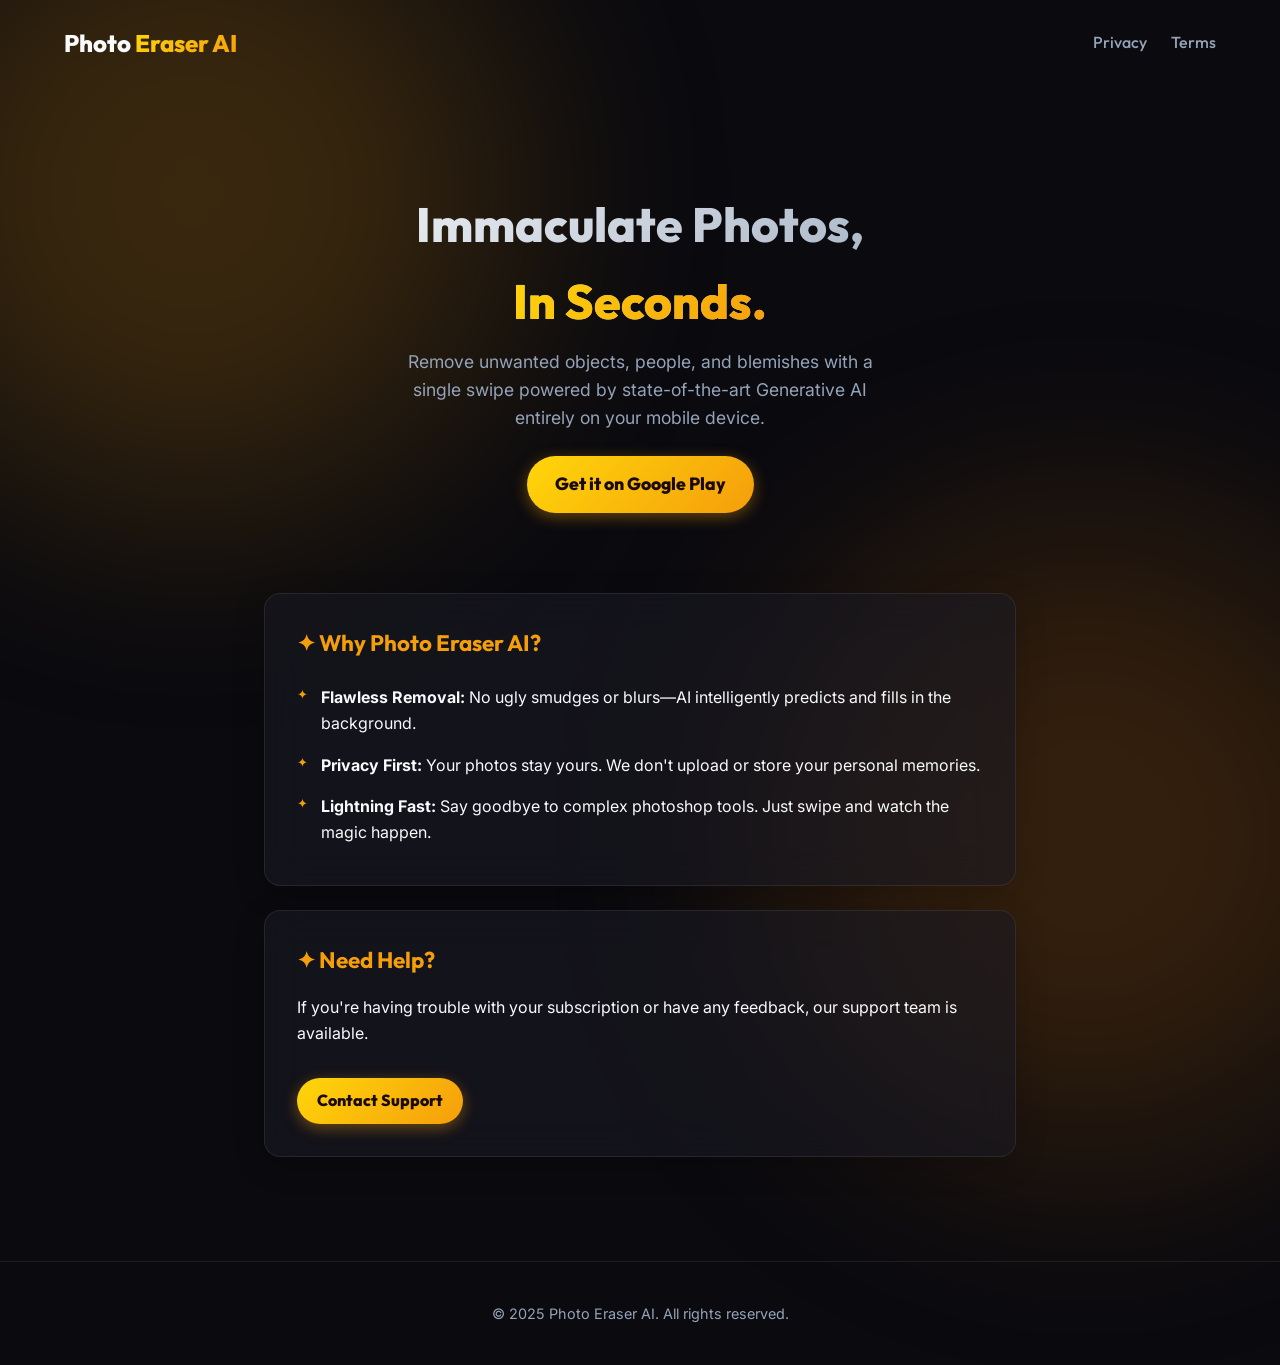
==== website/index.html @ fb645e9b "feat: implement AI-powered object erasure service and launch companion landing page with legal docum" ====
<!DOCTYPE html>
<html lang="en">
<head>
    <meta charset="UTF-8">
    <meta name="viewport" content="width=device-width, initial-scale=1.0">
    <title>Photo Eraser AI - Remove Objects Like Magic</title>
    <meta name="description" content="The ultimate AI-powered app to remove unwanted objects, blemishes, and people from your photos instantly.">
    <link rel="stylesheet" href="style.css">
</head>
<body>
    <nav>
        <a href="index.html" class="logo">
            <!-- You can add a logo image here if you have one -->
            <span>Photo <span class="text-gradient">Eraser AI</span></span>
        </a>
        <div class="nav-links">
            <a href="privacy.html">Privacy</a>
            <a href="terms.html">Terms</a>
        </div>
    </nav>

    <div class="container" style="text-align: center;">
        <header>
            <h1>Immaculate Photos, <br><span class="text-gradient">In Seconds.</span></h1>
            <p>Remove unwanted objects, people, and blemishes with a single swipe powered by state-of-the-art Generative AI entirely on your mobile device.</p>
            <a href="#" class="btn">Get it on Google Play</a>
        </header>

        <section class="glass-panel" style="text-align: left; margin-top: 40px;">
            <h2>✦ Why Photo Eraser AI?</h2>
            <ul>
                <li><strong>Flawless Removal:</strong> No ugly smudges or blurs—AI intelligently predicts and fills in the background.</li>
                <li><strong>Privacy First:</strong> Your photos stay yours. We don't upload or store your personal memories.</li>
                <li><strong>Lightning Fast:</strong> Say goodbye to complex photoshop tools. Just swipe and watch the magic happen.</li>
            </ul>
        </section>
        
        <section class="glass-panel" style="text-align: left;">
            <h2>✦ Need Help?</h2>
            <p>If you're having trouble with your subscription or have any feedback, our support team is available.</p>
            <a href="mailto:support@photoeraserai.app" class="btn" style="margin-top:16px; font-size:1rem; padding: 10px 20px;">Contact Support</a>
        </section>
    </div>

    <footer>
        <p>© 2025 Photo Eraser AI. All rights reserved.</p>
    </footer>
</body>
</html>
---- website/style.css ----
@import url('https://fonts.googleapis.com/css2?family=Outfit:wght@300;400;600;800&family=Inter:wght@400;500&display=swap');

:root {
  --bg: #0A0A0F;
  --surface: rgba(26, 26, 36, 0.6);
  --border: rgba(255, 255, 255, 0.08);
  --gold: #F59E0B;
  --gold-light: #FFD60A;
  --gold-glow: rgba(245, 158, 11, 0.5);
  --text: #F8FAFC;
  --muted: #94A3B8;
  --radius: 16px;
}

* {
  box-sizing: border-box;
  margin: 0;
  padding: 0;
}

body {
  font-family: 'Inter', sans-serif;
  background-color: var(--bg);
  color: var(--text);
  line-height: 1.6;
  min-height: 100vh;
  display: flex;
  flex-direction: column;
  position: relative;
  overflow-x: hidden;
}

/* Background Ambient Glows */
body::before, body::after {
  content: '';
  position: fixed;
  width: 50vw;
  height: 50vw;
  border-radius: 50%;
  filter: blur(120px);
  z-index: -1;
  opacity: 0.2;
}

body::before {
  top: -10vw;
  left: -10vw;
  background: var(--gold);
}

body::after {
  bottom: -20vw;
  right: -10vw;
  background: #D97706;
}

.container {
  max-width: 800px;
  margin: 0 auto;
  padding: 40px 24px 80px;
  flex: 1;
}

/* Typography */
h1, h2, h3 {
  font-family: 'Outfit', sans-serif;
}

h1 {
  font-size: 3rem;
  font-weight: 800;
  background: linear-gradient(135deg, var(--text), var(--muted));
  -webkit-background-clip: text;
  -webkit-text-fill-color: transparent;
  margin-bottom: 8px;
}

.text-gradient {
  background: linear-gradient(135deg, var(--gold-light), var(--gold));
  -webkit-background-clip: text;
  -webkit-text-fill-color: transparent;
}

/* Navbar */
nav {
  display: flex;
  justify-content: space-between;
  align-items: center;
  padding: 24px;
  max-width: 1200px;
  margin: 0 auto;
  width: 100%;
}

.logo {
  font-family: 'Outfit', sans-serif;
  font-weight: 800;
  font-size: 1.5rem;
  text-decoration: none;
  color: var(--text);
  display: flex;
  align-items: center;
  gap: 12px;
}

.logo img {
  width: 40px;
  height: 40px;
  border-radius: 12px;
}

.nav-links {
  display: flex;
  gap: 24px;
}

.nav-links a {
  color: var(--muted);
  text-decoration: none;
  font-weight: 500;
  transition: color 0.3s ease;
  font-family: 'Outfit', sans-serif;
}

.nav-links a:hover {
  color: var(--gold-light);
}

/* Header */
header {
  text-align: center;
  padding: 60px 0 40px;
  animation: fadeInDown 0.8s ease-out;
}

header p {
  color: var(--muted);
  font-size: 1.1rem;
  max-width: 500px;
  margin: 0 auto 24px;
}

/* Glass Panels */
.glass-panel {
  background: var(--surface);
  backdrop-filter: blur(20px);
  -webkit-backdrop-filter: blur(20px);
  border: 1px solid var(--border);
  border-radius: var(--radius);
  padding: 32px;
  margin-bottom: 24px;
  box-shadow: 0 8px 32px rgba(0, 0, 0, 0.2);
  transition: transform 0.3s ease, border-color 0.3s ease;
  animation: fadeInUp 0.8s ease-out;
}

.glass-panel:hover {
  transform: translateY(-2px);
  border-color: rgba(245, 158, 11, 0.3);
}

.glass-panel h2 {
  font-size: 1.4rem;
  color: var(--gold);
  margin-bottom: 16px;
  display: flex;
  align-items: center;
  gap: 12px;
}

.glass-panel p {
  margin-bottom: 16px;
}

.glass-panel p:last-child {
  margin-bottom: 0;
}

.glass-panel ul {
  list-style: none;
}

.glass-panel ul li {
  padding: 8px 0 8px 24px;
  position: relative;
}

.glass-panel ul li::before {
  content: '✦';
  color: var(--gold);
  position: absolute;
  left: 0;
  top: 8px;
  font-size: 0.8rem;
}

/* Buttons */
.btn {
  display: inline-block;
  background: linear-gradient(135deg, var(--gold-light), var(--gold));
  color: #1A0A00;
  padding: 14px 28px;
  border-radius: 30px;
  font-family: 'Outfit', sans-serif;
  font-weight: 800;
  text-decoration: none;
  font-size: 1.1rem;
  box-shadow: 0 4px 15px rgba(245, 158, 11, 0.4);
  transition: all 0.3s ease;
}

.btn:hover {
  transform: translateY(-2px) scale(1.02);
  box-shadow: 0 8px 25px rgba(245, 158, 11, 0.6);
}

/* Footer */
footer {
  text-align: center;
  padding: 40px;
  color: var(--muted);
  font-size: 0.9rem;
  border-top: 1px solid var(--border);
  margin-top: auto;
}

/* Animations */
@keyframes fadeInDown {
  from { opacity: 0; transform: translateY(-20px); }
  to { opacity: 1; transform: translateY(0); }
}

@keyframes fadeInUp {
  from { opacity: 0; transform: translateY(20px); }
  to { opacity: 1; transform: translateY(0); }
}
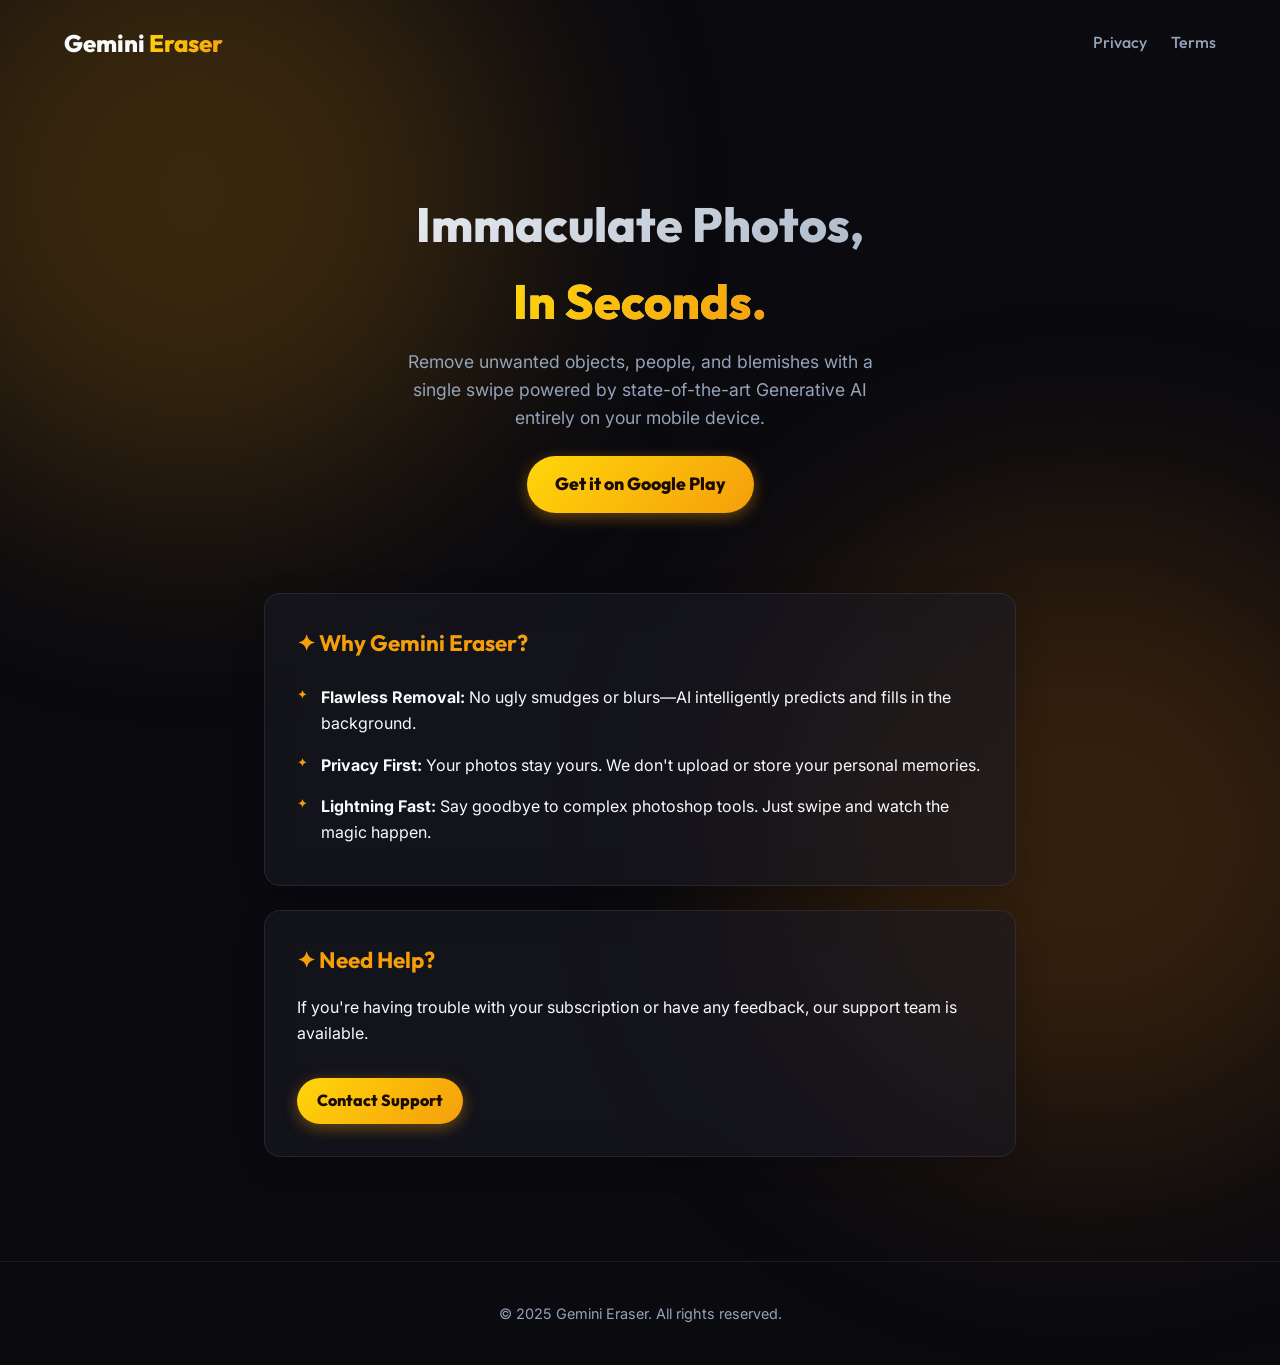
==== commit fb9590c1: "feat: add landing page, privacy policy, and terms of service pages for Gemini Eraser website" ====
--- a/website/index.html
+++ b/website/index.html
@@ -3,7 +3,7 @@
 <head>
     <meta charset="UTF-8">
     <meta name="viewport" content="width=device-width, initial-scale=1.0">
-    <title>Photo Eraser AI - Remove Objects Like Magic</title>
+    <title>Gemini Eraser - Remove Objects Like Magic</title>
     <meta name="description" content="The ultimate AI-powered app to remove unwanted objects, blemishes, and people from your photos instantly.">
     <link rel="stylesheet" href="style.css">
 </head>
@@ -11,7 +11,7 @@
     <nav>
         <a href="index.html" class="logo">
             <!-- You can add a logo image here if you have one -->
-            <span>Photo <span class="text-gradient">Eraser AI</span></span>
+            <span>Gemini <span class="text-gradient">Eraser</span></span>
         </a>
         <div class="nav-links">
             <a href="privacy.html">Privacy</a>
@@ -27,7 +27,7 @@
         </header>
 
         <section class="glass-panel" style="text-align: left; margin-top: 40px;">
-            <h2>✦ Why Photo Eraser AI?</h2>
+            <h2>✦ Why Gemini Eraser?</h2>
             <ul>
                 <li><strong>Flawless Removal:</strong> No ugly smudges or blurs—AI intelligently predicts and fills in the background.</li>
                 <li><strong>Privacy First:</strong> Your photos stay yours. We don't upload or store your personal memories.</li>
@@ -38,12 +38,12 @@
         <section class="glass-panel" style="text-align: left;">
             <h2>✦ Need Help?</h2>
             <p>If you're having trouble with your subscription or have any feedback, our support team is available.</p>
-            <a href="mailto:support@photoeraserai.app" class="btn" style="margin-top:16px; font-size:1rem; padding: 10px 20px;">Contact Support</a>
+            <a href="mailto:support@geminieraser.app" class="btn" style="margin-top:16px; font-size:1rem; padding: 10px 20px;">Contact Support</a>
         </section>
     </div>
 
     <footer>
-        <p>© 2025 Photo Eraser AI. All rights reserved.</p>
+        <p>© 2025 Gemini Eraser. All rights reserved.</p>
     </footer>
 </body>
 </html>
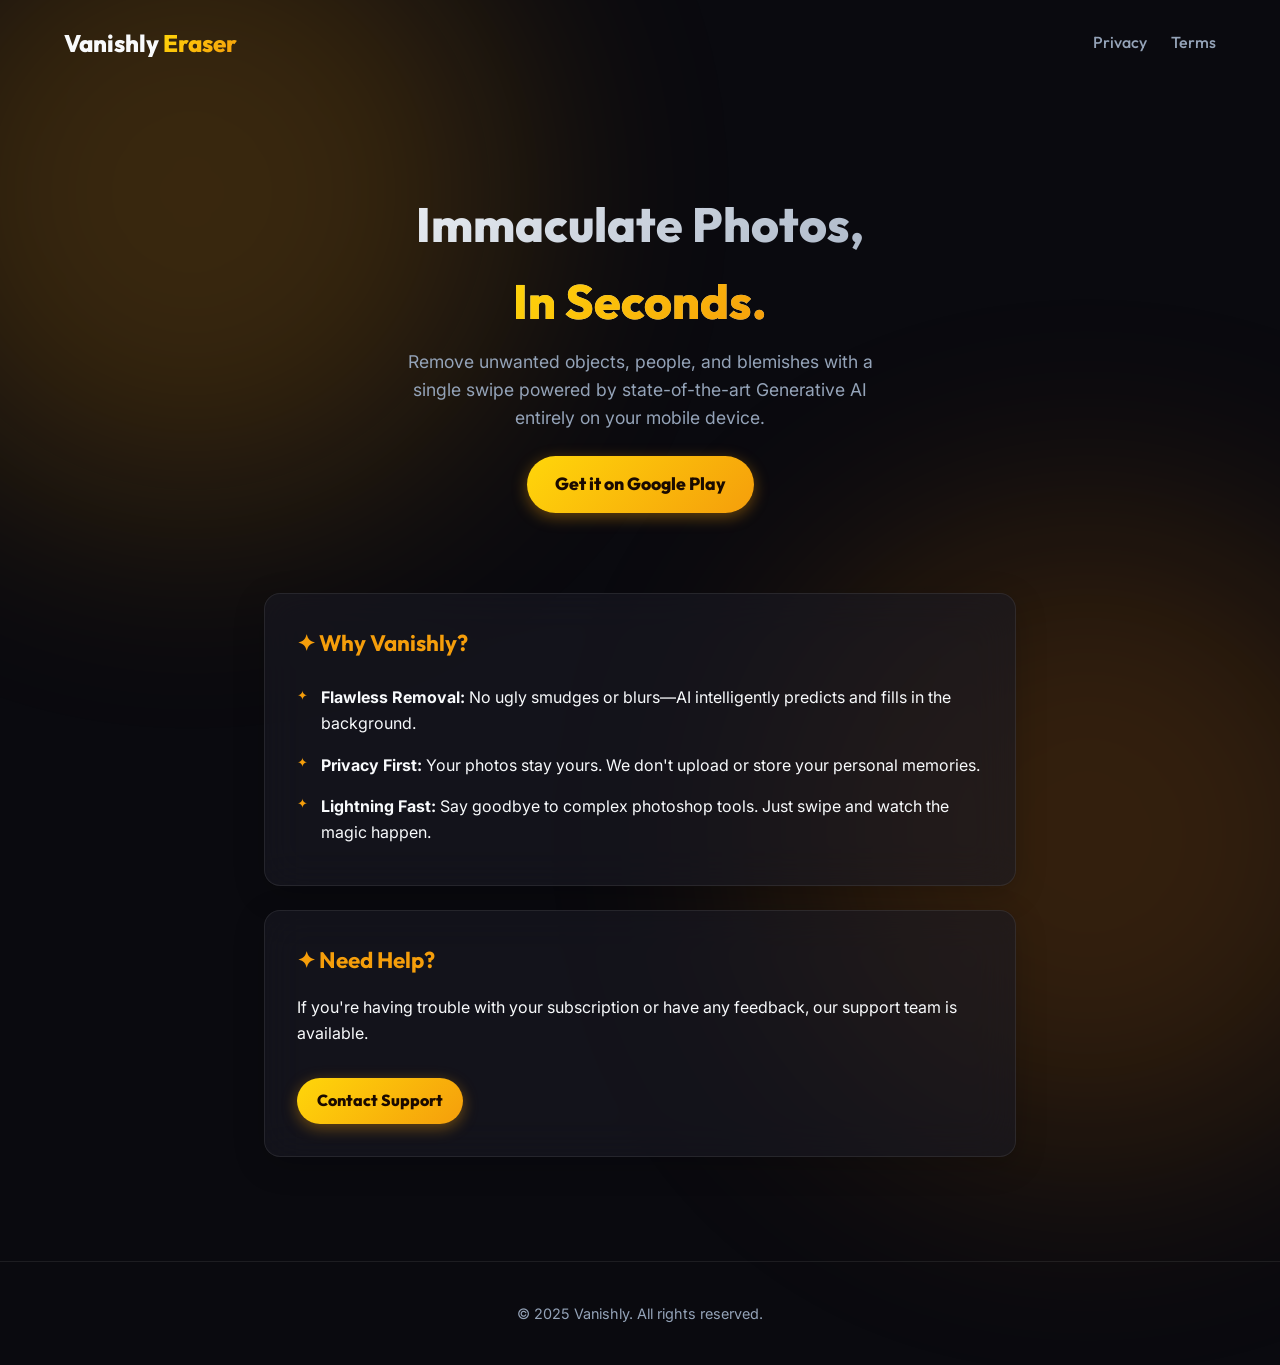
==== commit bcc53458: "chore: full rebranding from Gemini Eraser to Vanishly - Replaced all instances of Gemini Eraser stri" ====
--- a/website/index.html
+++ b/website/index.html
@@ -3,7 +3,7 @@
 <head>
     <meta charset="UTF-8">
     <meta name="viewport" content="width=device-width, initial-scale=1.0">
-    <title>Gemini Eraser - Remove Objects Like Magic</title>
+    <title>Vanishly - Remove Objects Like Magic</title>
     <meta name="description" content="The ultimate AI-powered app to remove unwanted objects, blemishes, and people from your photos instantly.">
     <link rel="stylesheet" href="style.css">
 </head>
@@ -11,7 +11,7 @@
     <nav>
         <a href="index.html" class="logo">
             <!-- You can add a logo image here if you have one -->
-            <span>Gemini <span class="text-gradient">Eraser</span></span>
+            <span>Vanishly <span class="text-gradient">Eraser</span></span>
         </a>
         <div class="nav-links">
             <a href="privacy.html">Privacy</a>
@@ -27,7 +27,7 @@
         </header>
 
         <section class="glass-panel" style="text-align: left; margin-top: 40px;">
-            <h2>✦ Why Gemini Eraser?</h2>
+            <h2>✦ Why Vanishly?</h2>
             <ul>
                 <li><strong>Flawless Removal:</strong> No ugly smudges or blurs—AI intelligently predicts and fills in the background.</li>
                 <li><strong>Privacy First:</strong> Your photos stay yours. We don't upload or store your personal memories.</li>
@@ -38,12 +38,12 @@
         <section class="glass-panel" style="text-align: left;">
             <h2>✦ Need Help?</h2>
             <p>If you're having trouble with your subscription or have any feedback, our support team is available.</p>
-            <a href="mailto:support@geminieraser.app" class="btn" style="margin-top:16px; font-size:1rem; padding: 10px 20px;">Contact Support</a>
+            <a href="mailto:support@vanishly.app" class="btn" style="margin-top:16px; font-size:1rem; padding: 10px 20px;">Contact Support</a>
         </section>
     </div>
 
     <footer>
-        <p>© 2025 Gemini Eraser. All rights reserved.</p>
+        <p>© 2025 Vanishly. All rights reserved.</p>
     </footer>
 </body>
 </html>
